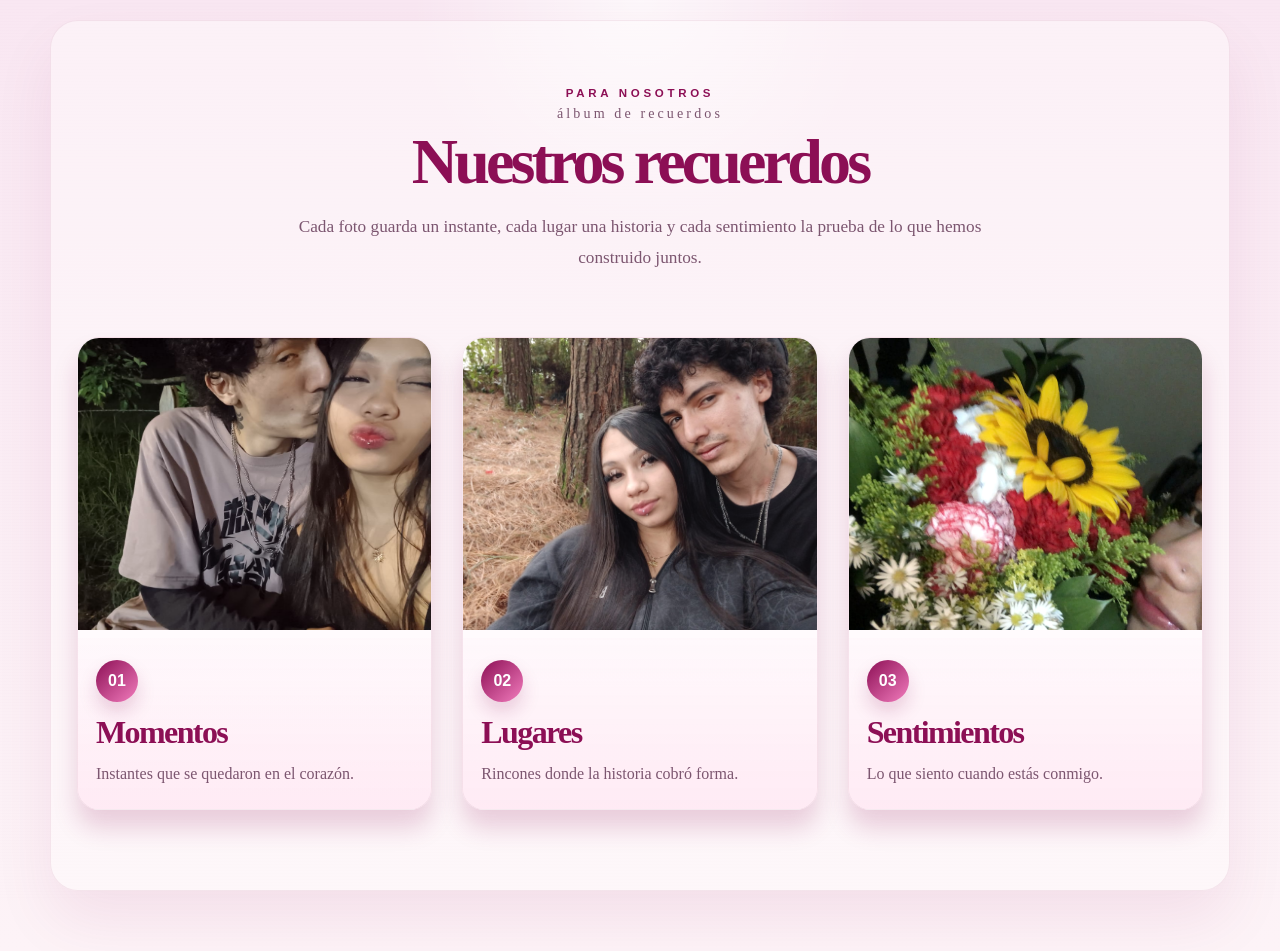
==== html/index.html @ 653a8f6a "Initial memories site" ====
<!DOCTYPE html>
<html lang="es">
  <head>
    <meta charset="UTF-8" />
    <meta name="viewport" content="width=device-width, initial-scale=1.0" />
    <title>Nuestros recuerdos</title>
    <link rel="stylesheet" href="../css/styles_desktop.css" />
    <link rel="stylesheet" media="(max-width: 767px)" href="../css/styles_smartphone.css" />
    <link rel="stylesheet" media="(min-width: 768px) and (max-width: 1023px)" href="../css/styless_tablet.css" />
  </head>
  <body>
    <div class="page-shell">
      <header class="hero">
        <p class="eyebrow">para nosotros</p>
        <p class="album-note">álbum de recuerdos</p>
        <h1>Nuestros recuerdos</h1>
        <p class="intro">
          Cada foto guarda un instante, cada lugar una historia y cada sentimiento
          la prueba de lo que hemos construido juntos.
        </p>
      </header>

      <main class="portal-grid" aria-label="Memorias por categoría">
        <a class="portal-card" href="momentos.html">
          <img src="../img/IMG-20260922-WA0011.jpg" alt="Momentos" />
          <div class="portal-content">
            <span class="portal-number">01</span>
            <h2>Momentos</h2>
            <p>Instantes que se quedaron en el corazón.</p>
          </div>
        </a>

        <a class="portal-card" href="lugares.html">
          <img src="../img/IMG-20260922-WA0008.jpg" alt="Lugares" />
          <div class="portal-content">
            <span class="portal-number">02</span>
            <h2>Lugares</h2>
            <p>Rincones donde la historia cobró forma.</p>
          </div>
        </a>

        <a class="portal-card" href="sentimientos.html">
          <img src="../img/IMG-20260923-WA0023.jpg" alt="Sentimientos" />
          <div class="portal-content">
            <span class="portal-number">03</span>
            <h2>Sentimientos</h2>
            <p>Lo que siento cuando estás conmigo.</p>
          </div>
        </a>
      </main>
    </div>
  </body>
</html>
---- css/styles_desktop.css ----
:root {
  --bg-main: #fdf3f7;
  --bg-soft: #f9e7f2;
  --paper: #fffafc;
  --paper-strong: #fdeaf6;
  --rose-deep: #8C0F55;
  --rose-pink: #F27CBD;
  --rose-soft: #FFB5DE;
  --rose-cream: #FFC9E7;
  --ink: #3d1f2d;
  --muted: #7c5670;
  --shadow: rgba(140, 15, 85, 0.18);
  --gold: #d7b89b;
}

* {
  box-sizing: border-box;
}

html {
  scroll-behavior: smooth;
}

body {
  margin: 0;
  font-family: "Segoe UI", Tahoma, sans-serif;
  background:
    radial-gradient(circle at top, rgba(255, 255, 255, 0.7), transparent 20%),
    linear-gradient(180deg, var(--bg-soft) 0%, var(--bg-main) 100%);
  color: var(--ink);
}

body::before {
  content: "";
  position: fixed;
  inset: 0;
  pointer-events: none;
  opacity: 0.18;
  background-image:
    linear-gradient(rgba(255,255,255,0.15), rgba(255,255,255,0.15)),
    repeating-linear-gradient(
      0deg,
      transparent 0,
      transparent 2px,
      rgba(140, 15, 85, 0.03) 2px,
      rgba(140, 15, 85, 0.03) 3px
    );
}

img {
  display: block;
  width: 100%;
  height: auto;
}

.page-shell {
  position: relative;
  z-index: 1;
  max-width: 1180px;
  margin: 20px auto 60px;
  padding: 48px 26px 80px;
  background: rgba(255, 252, 253, 0.45);
  border: 1px solid rgba(140, 15, 85, 0.08);
  box-shadow: 0 30px 60px rgba(140, 15, 85, 0.08);
  border-radius: 28px;
}

.hero {
  text-align: center;
  padding: 18px 0 12px;
}

.eyebrow {
  margin: 0 0 12px;
  text-transform: uppercase;
  letter-spacing: 0.32em;
  font-size: 0.72rem;
  color: var(--rose-deep);
  font-weight: 700;
}

.album-note {
  margin: -6px 0 10px;
  font-size: 0.88rem;
  letter-spacing: 0.22em;
  text-transform: lowercase;
  color: var(--muted);
  font-family: Georgia, "Times New Roman", serif;
}

.hero h1,
.page-header h1 {
  margin: 0;
  font-size: clamp(2.8rem, 5vw, 5.1rem);
  line-height: 0.95;
  letter-spacing: -0.06em;
  color: var(--rose-deep);
  font-family: Georgia, "Times New Roman", serif;
  font-weight: 700;
}

.intro {
  max-width: 720px;
  margin: 18px auto 0;
  font-size: 1.08rem;
  line-height: 1.8;
  color: var(--muted);
  font-family: Georgia, "Times New Roman", serif;
}

.nav {
  display: flex;
  justify-content: center;
  flex-wrap: wrap;
  gap: 14px;
  margin-top: 28px;
}

.nav a {
  text-decoration: none;
  color: var(--paper);
  background: linear-gradient(135deg, var(--rose-deep), var(--rose-pink));
  border: 1px solid rgba(61, 31, 45, 0.18);
  border-radius: 999px;
  padding: 10px 18px;
  font-weight: 700;
  letter-spacing: 0.04em;
  transition: transform 0.2s ease, box-shadow 0.2s ease;
  box-shadow: 0 8px 18px rgba(140, 15, 85, 0.18);
}

.nav a:hover {
  transform: translateY(-2px);
  box-shadow: 0 12px 22px rgba(140, 15, 85, 0.2);
}

.portal-grid {
  display: grid;
  grid-template-columns: repeat(3, minmax(240px, 1fr));
  gap: 30px;
  margin-top: 52px;
}

.portal-card {
  display: block;
  text-decoration: none;
  color: var(--ink);
  background: linear-gradient(180deg, rgba(255,255,255,0.72), rgba(255,239,246,0.82));
  border: 1px solid rgba(140, 15, 85, 0.08);
  border-radius: 22px;
  overflow: hidden;
  box-shadow: 0 18px 25px var(--shadow);
  transition: transform 0.25s ease, box-shadow 0.25s ease;
  position: relative;
}

.portal-card::before {
  content: "";
  position: absolute;
  inset: 10px 12px auto auto;
  width: 46px;
  height: 18px;
  background: rgba(255, 255, 255, 0.5);
  border-radius: 4px;
  transform: rotate(8deg);
  box-shadow: inset 0 0 0 1px rgba(140, 15, 85, 0.08);
}

.portal-card:hover {
  transform: translateY(-8px) rotate(-0.5deg);
  box-shadow: 0 28px 42px rgba(140, 15, 85, 0.22);
}

.portal-card img {
  height: 300px;
  object-fit: cover;
  filter: saturate(0.9) contrast(1.02);
  border-bottom: 8px solid rgba(255,255,255,0.6);
}

.portal-content {
  padding: 22px 18px 22px;
  background: linear-gradient(180deg, rgba(255,255,255,0.4), rgba(255,233,244,0.8));
}

.portal-number {
  display: inline-flex;
  width: 42px;
  height: 42px;
  border-radius: 50%;
  background: linear-gradient(135deg, var(--rose-deep), var(--rose-pink));
  color: #fff;
  align-items: center;
  justify-content: center;
  font-weight: 700;
  margin-bottom: 12px;
  box-shadow: 0 10px 18px rgba(140, 15, 85, 0.18);
}

.portal-content h2 {
  margin: 0 0 10px;
  font-size: 2rem;
  letter-spacing: -0.05em;
  font-family: Georgia, "Times New Roman", serif;
  color: var(--rose-deep);
}

.portal-content p {
  margin: 0;
  color: var(--muted);
  line-height: 1.6;
  font-family: Georgia, "Times New Roman", serif;
}

.memory-section,
.single-section {
  margin-top: 72px;
}

.section-heading,
.page-header {
  display: flex;
  align-items: center;
  gap: 18px;
  margin-bottom: 26px;
}

.page-header {
  flex-direction: column;
  align-items: center;
  text-align: center;
  margin-bottom: 36px;
}

.section-tag {
  display: inline-flex;
  align-items: center;
  justify-content: center;
  width: 54px;
  height: 54px;
  border-radius: 50%;
  background: linear-gradient(135deg, var(--rose-deep), var(--rose-pink));
  color: #fff;
  font-weight: 700;
  box-shadow: 0 12px 18px rgba(140, 15, 85, 0.2);
}

.section-heading h2 {
  margin: 0;
  font-size: clamp(1.8rem, 3vw, 2.8rem);
  letter-spacing: -0.05em;
  color: var(--rose-deep);
  font-family: Georgia, "Times New Roman", serif;
}

.photo-grid {
  display: grid;
  grid-template-columns: repeat(3, minmax(220px, 1fr));
  gap: 34px 28px;
}

.polaroid {
  position: relative;
  background: linear-gradient(180deg, #fffdfd, #fff5fb);
  padding: 18px 18px 76px;
  box-shadow: 0 18px 25px var(--shadow);
  border: 1px solid rgba(61, 31, 45, 0.08);
  transition: transform 0.25s ease, box-shadow 0.25s ease;
  border-radius: 14px;
}

.polaroid::before {
  content: "";
  position: absolute;
  top: 10px;
  left: 50%;
  transform: translateX(-50%) rotate(-2deg);
  width: 82px;
  height: 22px;
  background: rgba(255, 255, 255, 0.52);
  border-radius: 4px;
  box-shadow: inset 0 0 0 1px rgba(140, 15, 85, 0.06);
}

.polaroid:hover {
  transform: translateY(-6px) rotate(0deg) scale(1.02);
  box-shadow: 0 22px 32px rgba(140, 15, 85, 0.18);
}

.polaroid img {
  height: 300px;
  object-fit: cover;
  filter: saturate(0.9) contrast(1.04);
  border-radius: 8px;
}

.caption-box {
  position: absolute;
  left: 22px;
  right: 22px;
  bottom: 18px;
  background: rgba(255, 248, 252, 0.92);
  border-radius: 10px;
  padding: 12px 14px;
  box-shadow: inset 0 0 0 1px rgba(61, 31, 45, 0.04);
}

.caption-box p {
  margin: 0;
  font-size: 0.9rem;
  line-height: 1.7;
  color: var(--ink);
  font-family: Georgia, "Times New Roman", serif;
}

.card-1 { transform: rotate(-5deg); }
.card-2 { transform: rotate(2deg); }
.card-3 { transform: rotate(-3deg); }
.card-4 { transform: rotate(4deg); }
.card-5 { transform: rotate(-2deg); }
.card-6 { transform: rotate(3deg); }
.card-7 { transform: rotate(-4deg); }
.card-8 { transform: rotate(2deg); }
.card-9 { transform: rotate(-1deg); }

@media (max-width: 900px) {
  .portal-grid,
  .photo-grid {
    grid-template-columns: repeat(2, minmax(220px, 1fr));
  }
}
---- css/styles_smartphone.css ----
:root {
  --bg-main: #fdf3f7;
  --bg-soft: #f9e7f2;
  --paper: #fffafc;
  --rose-deep: #8C0F55;
  --rose-pink: #F27CBD;
  --rose-soft: #FFB5DE;
  --rose-cream: #FFC9E7;
  --ink: #3d1f2d;
  --muted: #7c5670;
}

body {
  background: linear-gradient(180deg, var(--bg-soft) 0%, var(--bg-main) 100%);
}

.page-shell {
  padding: 28px 14px 56px;
}

.hero {
  padding-top: 6px;
}

.hero h1,
.page-header h1 {
  font-size: clamp(2.2rem, 12vw, 3.1rem);
  letter-spacing: -0.04em;
}

.intro {
  font-size: 0.98rem;
  line-height: 1.7;
}

.portal-grid,
.photo-grid {
  grid-template-columns: 1fr;
  gap: 20px;
}

.portal-card,
.polaroid {
  border-radius: 18px;
}

.portal-card img,
.polaroid img {
  height: 260px;
}

.nav {
  gap: 10px;
}

.nav a {
  padding: 9px 12px;
  font-size: 0.75rem;
}

.portal-content {
  padding: 18px 14px 18px;
}

.portal-content h2 {
  font-size: 1.5rem;
}

.caption-box {
  left: 14px;
  right: 14px;
  bottom: 12px;
  padding: 10px 12px;
}

.caption-box p {
  font-size: 0.85rem;
}

.card-1, .card-2, .card-3, .card-4, .card-5, .card-6, .card-7, .card-8, .card-9 {
  transform: none;
}
---- css/styless_tablet.css ----
:root {
  --bg-main: #fdf3f7;
  --bg-soft: #f9e7f2;
  --paper: #fffafc;
  --rose-deep: #8C0F55;
  --rose-pink: #F27CBD;
  --rose-soft: #FFB5DE;
  --rose-cream: #FFC9E7;
  --ink: #3d1f2d;
  --muted: #7c5670;
}

.page-shell {
  max-width: 900px;
  padding: 42px 18px 70px;
}

.portal-grid,
.photo-grid {
  grid-template-columns: repeat(2, minmax(220px, 1fr));
  gap: 24px 20px;
}

.hero h1,
.page-header h1 {
  font-size: clamp(2.4rem, 6vw, 4rem);
}

.portal-card img,
.polaroid img {
  height: 280px;
}

.nav a {
  padding: 10px 14px;
}

.caption-box {
  left: 16px;
  right: 16px;
  bottom: 14px;
}
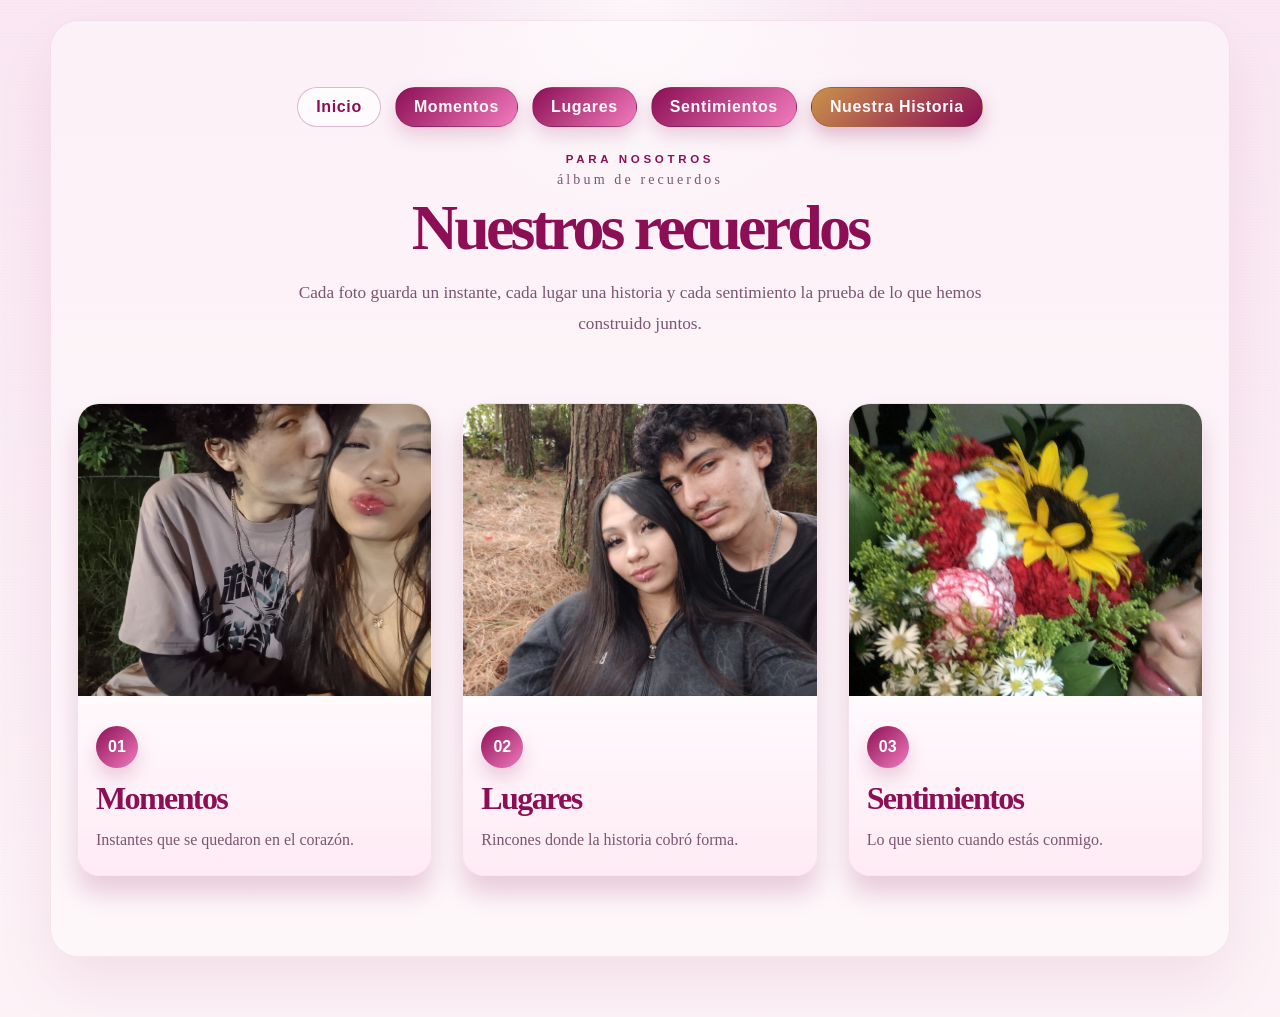
==== commit 951034c8: "actualización 1.0.1" ====
--- a/html/index.html
+++ b/html/index.html
@@ -11,6 +11,13 @@
   <body>
     <div class="page-shell">
       <header class="hero">
+        <nav class="nav" aria-label="Navegación de recuerdos">
+          <a href="index.html" aria-current="page">Inicio</a>
+          <a href="momentos.html">Momentos</a>
+          <a href="lugares.html">Lugares</a>
+          <a href="sentimientos.html">Sentimientos</a>
+          <a class="nav-tree" href="nuestra_recuerdos.html">Nuestra Historia</a>
+        </nav>
         <p class="eyebrow">para nosotros</p>
         <p class="album-note">álbum de recuerdos</p>
         <h1>Nuestros recuerdos</h1>
--- a/css/styles_desktop.css
+++ b/css/styles_desktop.css
@@ -134,6 +134,34 @@
   box-shadow: 0 12px 22px rgba(140, 15, 85, 0.2);
 }
 
+/* El enlace al árbol del tiempo se distingue del resto del menú */
+.nav a.nav-tree {
+  background: linear-gradient(135deg, #c9924a, var(--rose-deep));
+  box-shadow: 0 8px 18px rgba(140, 15, 85, 0.26);
+}
+
+.nav a.nav-tree:hover {
+  box-shadow: 0 12px 24px rgba(140, 15, 85, 0.3);
+}
+
+/* Página en la que estamos: contorno suave en lugar del relleno */
+.nav a[aria-current="page"] {
+  background: var(--paper);
+  color: var(--rose-deep);
+  border-color: rgba(140, 15, 85, 0.28);
+  box-shadow: inset 0 0 0 1px rgba(255, 255, 255, 0.6);
+}
+
+.nav a[aria-current="page"]:hover {
+  transform: none;
+  box-shadow: inset 0 0 0 1px rgba(255, 255, 255, 0.6);
+}
+
+/* En la portada el menú encabeza la página */
+.hero .nav {
+  margin: 0 0 26px;
+}
+
 .portal-grid {
   display: grid;
   grid-template-columns: repeat(3, minmax(240px, 1fr));
@@ -328,4 +356,6 @@
   .photo-grid {
     grid-template-columns: repeat(2, minmax(220px, 1fr));
   }
-}
+
+  
+}
--- a/css/styles_smartphone.css
+++ b/css/styles_smartphone.css
@@ -50,12 +50,12 @@
 }
 
 .nav {
-  gap: 10px;
+  gap: 8px;
 }
 
 .nav a {
-  padding: 9px 12px;
-  font-size: 0.75rem;
+  padding: 8px 12px;
+  font-size: 0.72rem;
 }
 
 .portal-content {
